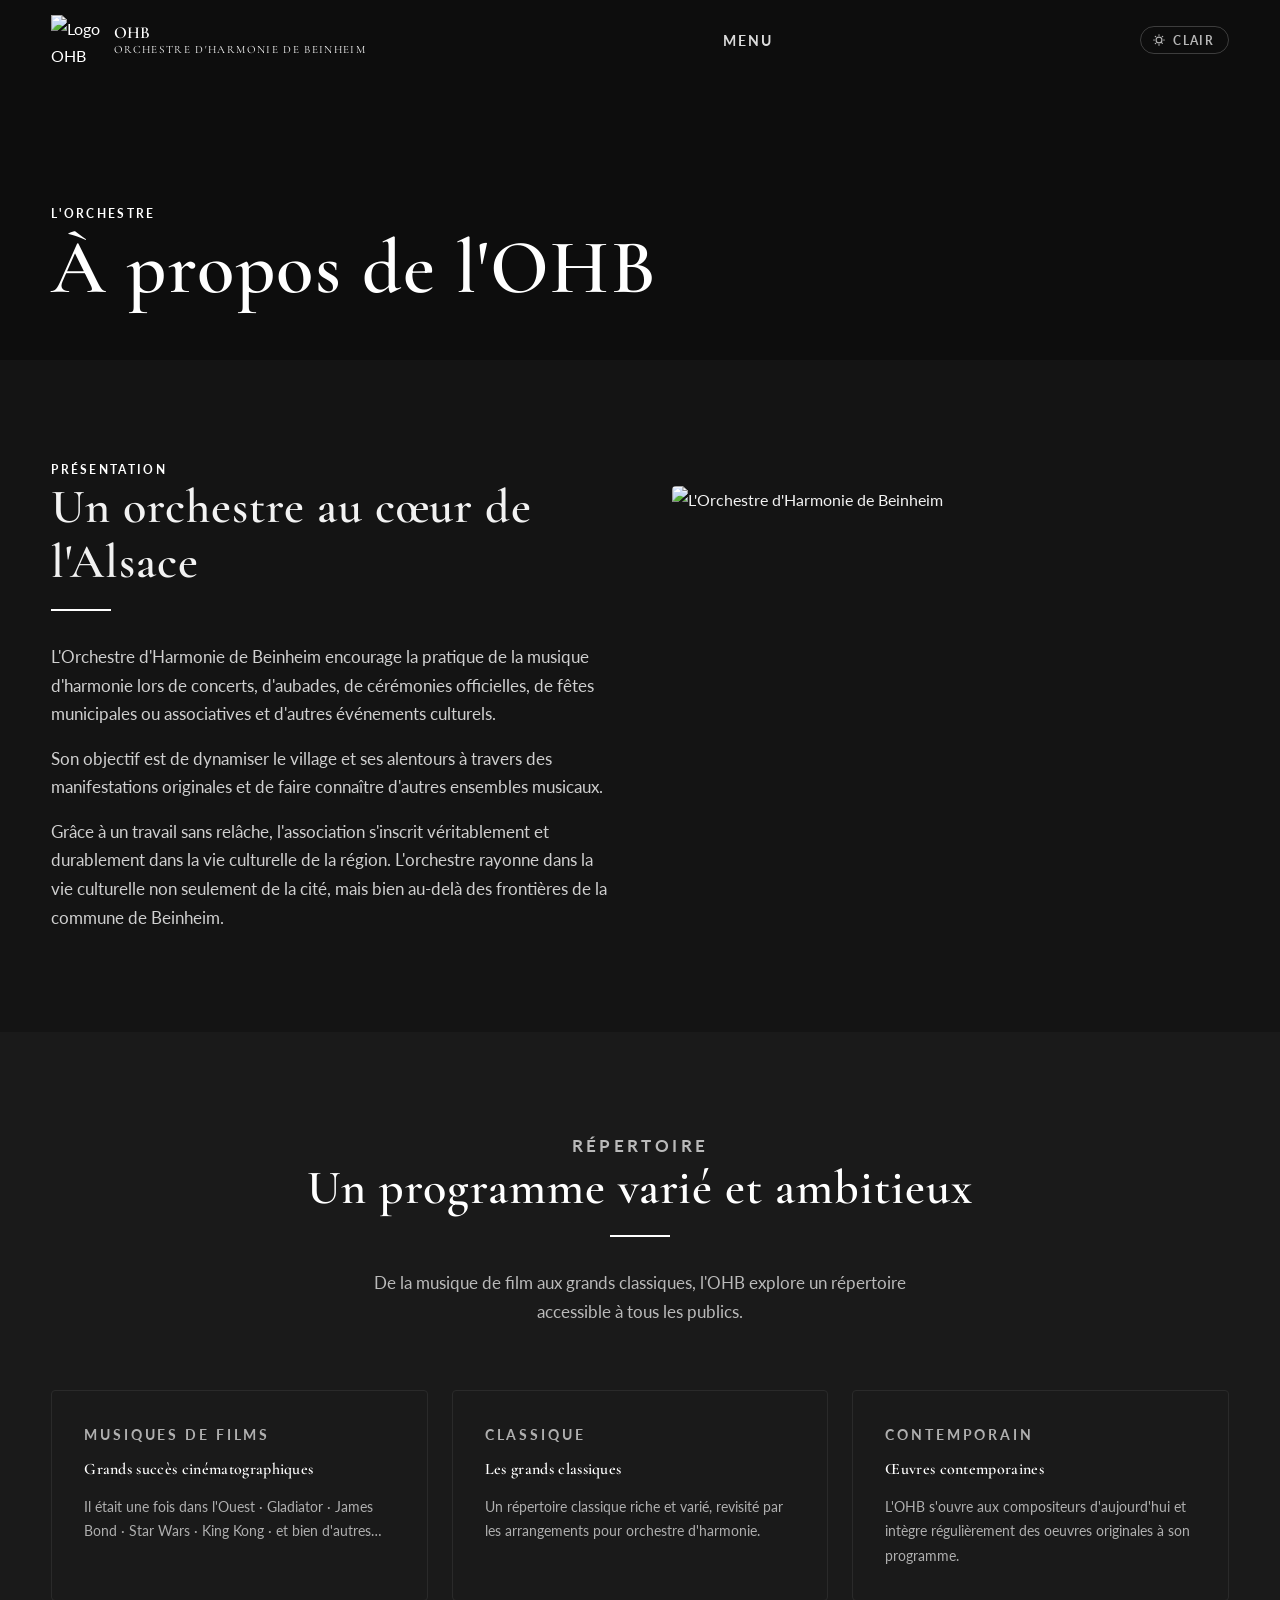
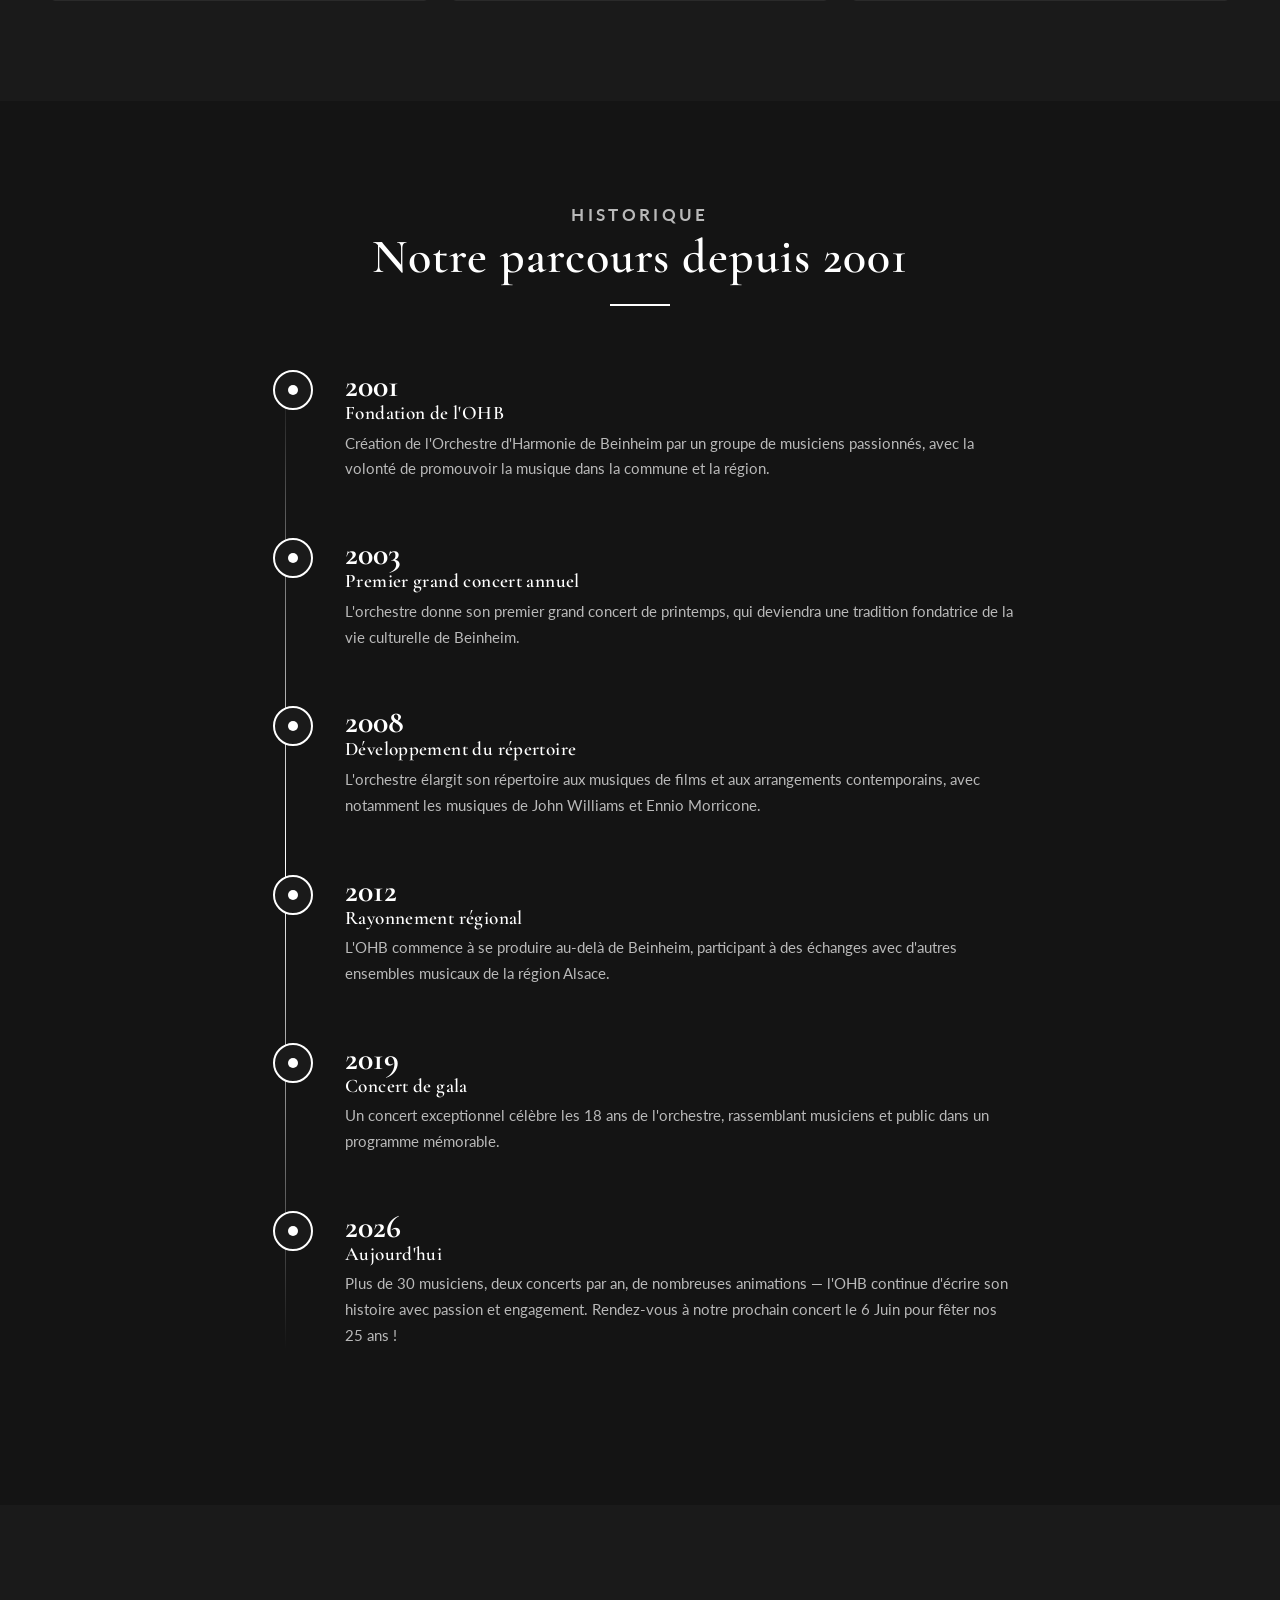
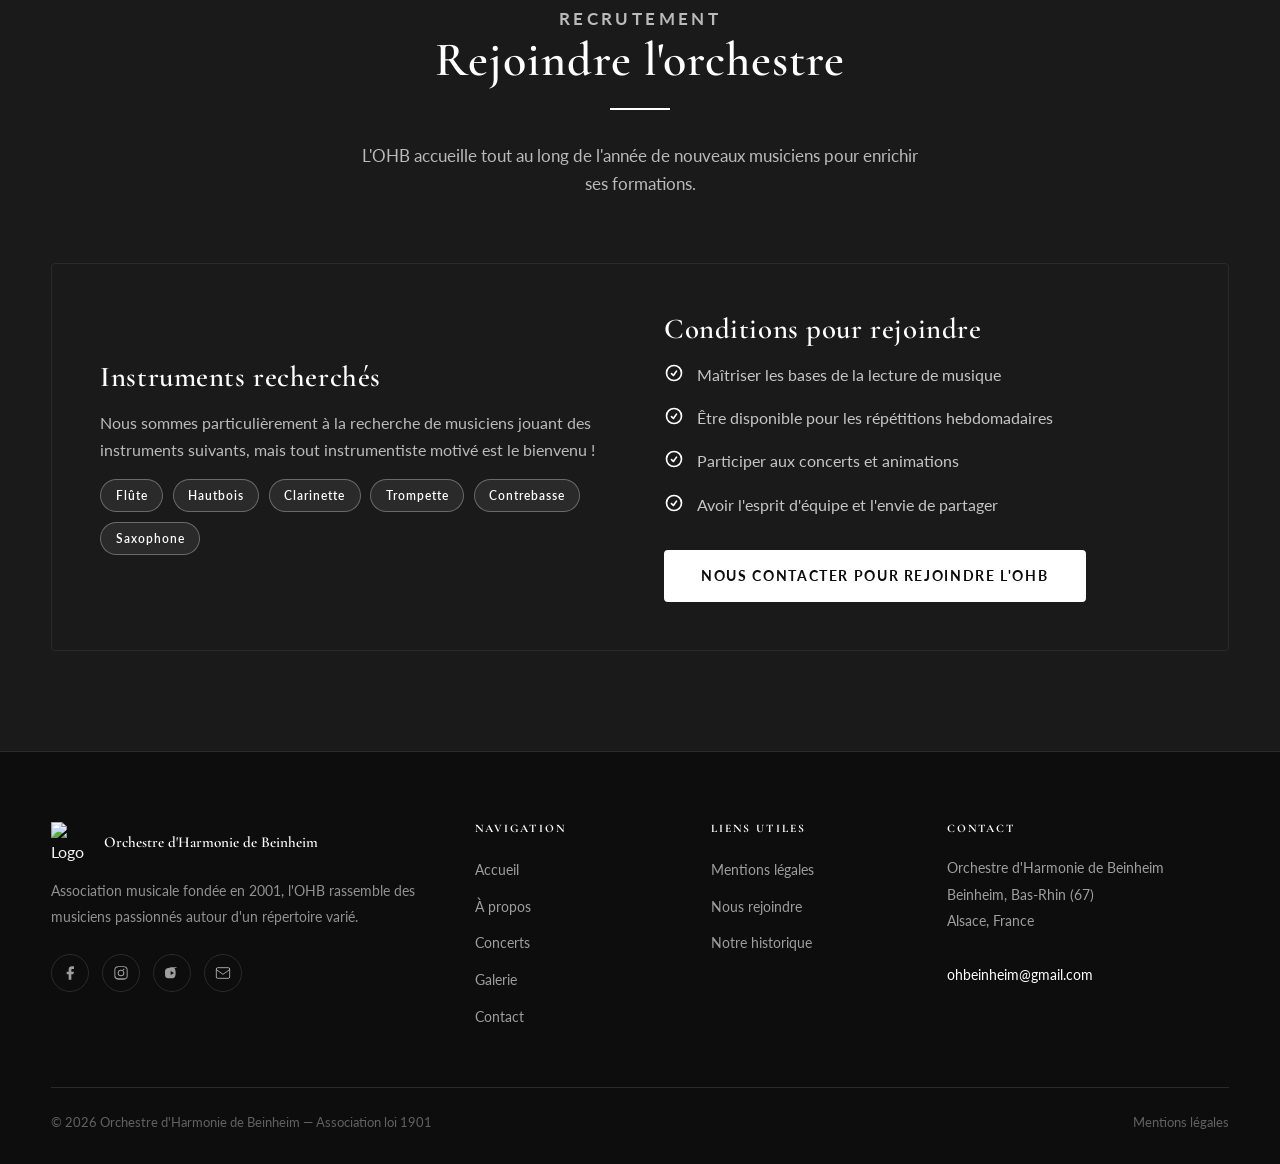
==== html/a-propos.html @ 434fad63 "Replace all the photos that were retrieved from WIX with the local photos" ====
<!DOCTYPE html>
<html lang="fr">
<head>
  <meta charset="UTF-8" />
  <meta name="viewport" content="width=device-width, initial-scale=1.0" />
  <meta name="description" content="À propos de l'Orchestre d'Harmonie de Beinheim — historique, missions, recrutement." />
  <title>À propos — OHB</title>
  <link rel="preconnect" href="https://fonts.googleapis.com" />
  <link rel="preconnect" href="https://fonts.gstatic.com" crossorigin />
  <link href="https://fonts.googleapis.com/css2?family=Cormorant+Garamond:ital,wght@0,400;0,600;0,700;1,400;1,600&family=Lato:wght@300;400;700&display=swap" rel="stylesheet" />
  <link rel="stylesheet" href="../css/style.css" />
</head>
<body>

  <nav class="nav" id="nav">
    <div class="nav__inner">
      <a href="index.html" class="nav__logo">
        <img src="../photos/logo/logo-ohb.png" alt="Logo OHB" width="50" height="50" />
        <div class="nav__logo-text">OHB<span>Orchestre d'Harmonie de Beinheim</span></div>
      </a>
      <ul class="nav__links">
        <li><a href="index.html">Accueil</a></li>
        <li><a href="a-propos.html">À propos</a></li>
        <li><a href="concerts.html">Concerts</a></li>
        <li><a href="oae-oj.html">OAE / OJ</a></li>
        <li><a href="galerie.html">Galerie</a></li>
        <li><a href="benevoles.html">Bénévoles</a></li>
        <li><a href="partenaires.html">Partenaires</a></li>
        <li><a href="dossier-presse.html">Dossier de presse</a></li>
        <li><a href="contact.html">Contact</a></li>
      </ul>
      <button class="nav__burger" id="navBurger" aria-label="Menu"></button>
      <button class="theme-toggle" id="themeToggle" aria-label="Changer le thème"><svg id="themeIcon" xmlns="http://www.w3.org/2000/svg" width="14" height="14" fill="none" viewBox="0 0 24 24"
        stroke-width="2" stroke="currentColor"><path stroke-linecap="round" stroke-linejoin="round" d="M12 3v1m0 16v1m9-9h-1M4 12H3m15.364-6.364-.707.707M6.343 17.657l-.707.707M17.657 17.657l-.707-.707M6.343 6.343l-.707-.707M12 7a5 5 0 100 10A5 5 0 0012 7z"/></svg><span id="themeLabel">Clair</span>
      </button>
    </div>
  </nav>
  <div class="nav__mobile" id="mobileMenu">
    <ul>
      <li><a href="index.html">Accueil</a></li>
      <li><a href="a-propos.html">À propos</a></li>
      <li><a href="concerts.html">Concerts</a></li>
      <li><a href="oae-oj.html">OAE / OJ</a></li>
      <li><a href="galerie.html">Galerie</a></li>
      <li><a href="benevoles.html">Bénévoles</a></li>
      <li><a href="partenaires.html">Partenaires</a></li>
      <li><a href="dossier-presse.html">Dossier de presse</a></li>
      <li><a href="contact.html">Contact</a></li>
      <li><a href="mentions-legales.html">Mentions légales</a></li>
    </ul>
  </div>

  <!-- PAGE HERO -->
  <header class="page-hero">
    <div class="page-hero__bg" style="background-image:url('../photos/hero/hero-a-propos.jpg')"></div>
    <div class="page-hero__overlay"></div>
    <div class="container page-hero__content">
      <p class="label">L'Orchestre</p>
      <h1>À propos de l'OHB</h1>
    </div>
  </header>

  <!-- PRÉSENTATION -->
  <section class="section section--dark">
    <div class="container">
      <div class="grid-2col fade-up">
        <div>
          <p class="label">Présentation</p>
          <h2>Un orchestre au cœur de l'Alsace</h2>
          <div class="divider"></div>
          <p style="color:rgba(var(--txt-rgb),.8);margin-bottom:1rem;font-size:1.05rem">L'Orchestre d'Harmonie de Beinheim encourage la pratique de la musique d'harmonie lors de concerts, d'aubades, de cérémonies officielles, de fêtes municipales ou associatives et d'autres événements culturels.</p>
          <p style="color:rgba(var(--txt-rgb),.8);margin-bottom:1rem;font-size:1.05rem">Son objectif est de dynamiser le village et ses alentours à travers des manifestations originales et de faire connaître d'autres ensembles musicaux.</p>
          <p style="color:rgba(var(--txt-rgb),.8);font-size:1.05rem">Grâce à un travail sans relâche, l'association s'inscrit véritablement et durablement dans la vie culturelle de la région. L'orchestre rayonne dans la vie culturelle non seulement de la cité, mais bien au-delà des frontières de la commune de Beinheim.</p>
        </div>
        <div style="position:relative;overflow:hidden;border-radius:4px;height:420px">
          <img src="../photos/galerie/galerie-09.jpg"
               alt="L'Orchestre d'Harmonie de Beinheim"
               style="width:100%;height:100%;object-fit:cover" loading="lazy" />
        </div>
      </div>
    </div>
  </section>

  <!-- RÉPERTOIRE -->
  <section class="section section--dark2">
    <div class="container">
      <div class="section-header fade-up">
        <p class="label">Répertoire</p>
        <h2>Un programme varié et ambitieux</h2>
        <div class="divider divider--center"></div>
        <p>De la musique de film aux grands classiques, l'OHB explore un répertoire accessible à tous les publics.</p>
      </div>
      <div class="grid-3col">
        <div class="concert-card fade-up" style="cursor:default">
          <div class="concert-card__body" style="padding:2rem">
            <p class="label" style="margin-bottom:.8rem">Musiques de films</p>
            <h3 style="font-size:1rem;margin-bottom:1rem;color:var(--white)">Grands succès cinématographiques</h3>
            <p style="color:rgba(var(--txt-rgb),.65);font-size:.9rem">Il était une fois dans l'Ouest · Gladiator · James Bond · Star Wars · King Kong · et bien d'autres…</p>
          </div>
        </div>
        <div class="concert-card fade-up" style="cursor:default">
          <div class="concert-card__body" style="padding:2rem">
            <p class="label" style="margin-bottom:.8rem">Classique</p>
            <h3 style="font-size:1rem;margin-bottom:1rem;color:var(--white)">Les grands classiques</h3>
            <p style="color:rgba(var(--txt-rgb),.65);font-size:.9rem">Un répertoire classique riche et varié, revisité par les arrangements pour orchestre d'harmonie.</p>
          </div>
        </div>
        <div class="concert-card fade-up" style="cursor:default">
          <div class="concert-card__body" style="padding:2rem">
            <p class="label" style="margin-bottom:.8rem">Contemporain</p>
            <h3 style="font-size:1rem;margin-bottom:1rem;color:var(--white)">Œuvres contemporaines</h3>
            <p style="color:rgba(var(--txt-rgb),.65);font-size:.9rem">L'OHB s'ouvre aux compositeurs d'aujourd'hui et intègre régulièrement des oeuvres originales à son programme.</p>
          </div>
        </div>
      </div>
    </div>
  </section>

  <!-- HISTORIQUE -->
  <section class="section section--dark" id="historique" aria-labelledby="historique-title">
    <div class="container">
      <div class="section-header fade-up">
        <p class="label">Historique</p>
        <h2 id="historique-title">Notre parcours depuis 2001</h2>
        <div class="divider divider--center"></div>
      </div>
      <div class="timeline">
        <div class="timeline-item">
          <div class="timeline-dot"></div>
          <div>
            <div class="timeline-year">2001</div>
            <div class="timeline-content">
              <h4>Fondation de l'OHB</h4>
              <p>Création de l'Orchestre d'Harmonie de Beinheim par un groupe de musiciens passionnés, avec la volonté de promouvoir la musique dans la commune et la région.</p>
            </div>
          </div>
        </div>
        <div class="timeline-item">
          <div class="timeline-dot"></div>
          <div>
            <div class="timeline-year">2003</div>
            <div class="timeline-content">
              <h4>Premier grand concert annuel</h4>
              <p>L'orchestre donne son premier grand concert de printemps, qui deviendra une tradition fondatrice de la vie culturelle de Beinheim.</p>
            </div>
          </div>
        </div>
        <div class="timeline-item">
          <div class="timeline-dot"></div>
          <div>
            <div class="timeline-year">2008</div>
            <div class="timeline-content">
              <h4>Développement du répertoire</h4>
              <p>L'orchestre élargit son répertoire aux musiques de films et aux arrangements contemporains, avec notamment les musiques de John Williams et Ennio Morricone.</p>
            </div>
          </div>
        </div>
        <div class="timeline-item">
          <div class="timeline-dot"></div>
          <div>
            <div class="timeline-year">2012</div>
            <div class="timeline-content">
              <h4>Rayonnement régional</h4>
              <p>L'OHB commence à se produire au-delà de Beinheim, participant à des échanges avec d'autres ensembles musicaux de la région Alsace.</p>
            </div>
          </div>
        </div>
        <div class="timeline-item">
          <div class="timeline-dot"></div>
          <div>
            <div class="timeline-year">2019</div>
            <div class="timeline-content">
              <h4>Concert de gala</h4>
              <p>Un concert exceptionnel célèbre les 18 ans de l'orchestre, rassemblant musiciens et public dans un programme mémorable.</p>
            </div>
          </div>
        </div>
        <div class="timeline-item">
          <div class="timeline-dot"></div>
          <div>
            <div class="timeline-year">2026</div>
            <div class="timeline-content">
              <h4>Aujourd'hui</h4>
              <p>Plus de 30 musiciens, deux concerts par an, de nombreuses animations — l'OHB continue d'écrire son histoire avec passion et engagement. Rendez-vous à notre prochain concert le 6 Juin pour fêter nos 25 ans !</p>
            </div>
          </div>
        </div>
      </div>
    </div>
  </section>

  <!-- RECRUTEMENT -->
  <section class="section section--dark2" id="recrutement" aria-labelledby="recrutement-title">
    <div class="container">
      <div class="section-header fade-up">
        <p class="label">Recrutement</p>
        <h2 id="recrutement-title"> Rejoindre l'orchestre</h2>
        <div class="divider divider--center"></div>
        <p>L'OHB accueille tout au long de l'année de nouveaux musiciens pour enrichir ses formations.</p>
      </div>
      <div class="recrutement fade-up">
        <div>
          <h3 style="color:var(--white);margin-bottom:1rem">Instruments recherchés</h3>
          <p style="color:rgba(var(--txt-rgb),.7);margin-bottom:1rem">Nous sommes particulièrement à la recherche de musiciens jouant des instruments suivants, mais tout instrumentiste motivé est le bienvenu !</p>
          <div class="instruments-list">
            <span>Flûte</span>
            <span>Hautbois</span>
            <span>Clarinette</span>
            <span>Trompette</span>
            <span>Contrebasse</span>
            <span>Saxophone</span>
          </div>
        </div>
        <div>
          <h3 style="color:var(--white);margin-bottom:1rem">Conditions pour rejoindre</h3>
          <ul style="list-style:none">
            <li style="display:flex;gap:.8rem;margin-bottom:1rem;color:rgba(var(--txt-rgb),.75)">
              <svg xmlns="http://www.w3.org/2000/svg" width="20" height="20" fill="none" viewBox="0 0 24 24" stroke-width="2" stroke="var(--gold)" style="flex-shrink:0;margin-top:2px" aria-hidden="true"><path stroke-linecap="round" stroke-linejoin="round" d="M9 12.75L11.25 15 15 9.75M21 12a9 9 0 11-18 0 9 9 0 0118 0z"/></svg>
              Maîtriser les bases de la lecture de musique
            </li>
            <li style="display:flex;gap:.8rem;margin-bottom:1rem;color:rgba(var(--txt-rgb),.75)">
              <svg xmlns="http://www.w3.org/2000/svg" width="20" height="20" fill="none" viewBox="0 0 24 24" stroke-width="2" stroke="var(--gold)" style="flex-shrink:0;margin-top:2px" aria-hidden="true"><path stroke-linecap="round" stroke-linejoin="round" d="M9 12.75L11.25 15 15 9.75M21 12a9 9 0 11-18 0 9 9 0 0118 0z"/></svg>
              Être disponible pour les répétitions hebdomadaires
            </li>
            <li style="display:flex;gap:.8rem;margin-bottom:1rem;color:rgba(var(--txt-rgb),.75)">
              <svg xmlns="http://www.w3.org/2000/svg" width="20" height="20" fill="none" viewBox="0 0 24 24" stroke-width="2" stroke="var(--gold)" style="flex-shrink:0;margin-top:2px" aria-hidden="true"><path stroke-linecap="round" stroke-linejoin="round" d="M9 12.75L11.25 15 15 9.75M21 12a9 9 0 11-18 0 9 9 0 0118 0z"/></svg>
              Participer aux concerts et animations
            </li>
            <li style="display:flex;gap:.8rem;margin-bottom:2rem;color:rgba(var(--txt-rgb),.75)">
              <svg xmlns="http://www.w3.org/2000/svg" width="20" height="20" fill="none" viewBox="0 0 24 24" stroke-width="2" stroke="var(--gold)" style="flex-shrink:0;margin-top:2px" aria-hidden="true"><path stroke-linecap="round" stroke-linejoin="round" d="M9 12.75L11.25 15 15 9.75M21 12a9 9 0 11-18 0 9 9 0 0118 0z"/></svg>
              Avoir l'esprit d'équipe et l'envie de partager
            </li>
          </ul>
          <a href="contact.html" class="btn btn--filled">Nous contacter pour rejoindre l'OHB</a>
        </div>
      </div>
    </div>
  </section>

  <!-- FOOTER -->
  <footer class="footer">
    <div class="container">
      <div class="footer__grid">
        <div class="footer__brand">
          <div class="footer__logo">
            <img src="../photos/logo/logo-ohb.png" alt="Logo OHB" width="40" height="40" />
            <span class="footer__logo-text">Orchestre d'Harmonie de Beinheim</span>
          </div>
          <p>Association musicale fondée en 2001, l'OHB rassemble des musiciens passionnés autour d'un répertoire varié.</p>
          <div class="footer__socials">
            <a href="https://www.facebook.com/OHBeinheim/" class="footer__social-link" aria-label="Facebook"><svg xmlns="http://www.w3.org/2000/svg" width="16" height="16" fill="currentColor" viewBox="0 0 24 24"><path d="M18 2h-3a5 5 0 00-5 5v3H7v4h3v8h4v-8h3l1-4h-4V7a1 1 0 011-1h3z"/></svg></a>
            <a href="https://www.instagram.com/ohbeinheim/" class="footer__social-link" aria-label="Instagram"><svg xmlns="http://www.w3.org/2000/svg" width="16" height="16" fill="currentColor" viewBox="0 0 24 24"><path d="M7.75 2h8.5A5.75 5.75 0 0122 7.75v8.5A5.75 5.75 0 0116.25 22h-8.5A5.75 5.75 0 012 16.25v-8.5A5.75 5.75 0 017.75 2zm0 1.5A4.25 4.25 0 003.5 7.75v8.5A4.25 4.25 0 007.75 20h8.5A4.25 4.25 0 0020.5 15.25v-8.5A4.25 4.25 0 0016.25 3h-8.5zM12 7a5 5 0 110 10A5 5 0 0112 7zm0 1.5a3.5 3.5 0 100 7a3.5 3.5 0 000-7zm4-1a1 .75 0 110-2a1 .75 0 010 2z"/></svg></a>
            <a href="https://www.youtube.com/@orchestredharmoniedebeinhe8247" class="footer__social-link" aria-label="YouTube"><svg xmlns="http://www.w3.org/2000/svg" width="16" height="16" fill="currentColor" viewBox="0 0 24 24"><path d="M19.8 4.2c-1.1-.8-2.3-.8-5.8-.8s-4.7 0-5.8.8C2.3 5 1.5 6.7 1.5 12s.8 7 2.2 7c1.1.8 2.3.8 5.8.8s4.7 0 5.8-.8c1.4-.8 2.2-3.6 2.2-7s-.8-7-2.2-7zM10 15V9l5 3-5 3z"/></svg></a>
            <a href="mailto:ohbeinheim@gmail.com" class="footer__social-link" aria-label="Email"><svg xmlns="http://www.w3.org/2000/svg" width="16" height="16" fill="none" viewBox="0 0 24 24" stroke-width="1.5" stroke="currentColor"><rect x="2" y="4" width="20" height="16" rx="2"/><path d="m22 7-10 7L2 7"/></svg></a>
          </div>
        </div>
        <div><h4>Navigation</h4><ul><li><a href="index.html">Accueil</a></li><li><a href="a-propos.html">À propos</a></li><li><a href="concerts.html">Concerts</a></li><li><a href="galerie.html">Galerie</a></li><li><a href="contact.html">Contact</a></li></ul></div>
        <div><h4>Liens utiles</h4><ul><li><a href="mentions-legales.html">Mentions légales</a></li><li><a href="a-propos.html#recrutement">Nous rejoindre</a></li><li><a href="a-propos.html#historique">Notre historique</a></li></ul></div>
        <div class="footer__address"><h4>Contact</h4><p>Orchestre d'Harmonie de Beinheim<br>Beinheim, Bas-Rhin (67)<br>Alsace, France<br><br><a href="mailto:ohbeinheim@gmail.com">ohbeinheim@gmail.com</a></p></div>
      </div>
      <div class="footer__bottom">
        <p>&copy; 2026 Orchestre d'Harmonie de Beinheim — Association loi 1901</p>
        <p><a href="mentions-legales.html">Mentions légales</a></p>
      </div>
    </div>
  </footer>

  <script src="../js/main.js" defer></script>
</body>
</html>
---- css/style.css ----
/* ============================================================
   ORCHESTRE D'HARMONIE DE BEINHEIM — style.css
   Design: Luxe classique / Noir profond + Blanc / Cormorant + Lato
   ============================================================ */

/* ─── 1. VARIABLES & RESET ─────────────────────────────────── */
:root {
  --gold:       #FFFFFF;
  --gold-light: #E8E8E8;
  --gold-pale:  #C8C8C8;
  --noir:       #0D0D0D;
  --dark:       #141414;
  --dark-2:     #1A1A1A;
  --dark-3:     #2A2A2A;
  --mid:        #5A5A5A;
  --light:      #F2F2F2;
  --white:      #FFFFFF;
  --red-accent: #8B1A1A;

  --ff-display: 'Cormorant Garamond', Georgia, serif;
  --ff-body:    'Lato', 'Helvetica Neue', sans-serif;
  --ff-mono:    'Courier New', monospace;

  --shadow-gold: 0 4px 30px rgba(255,255,255,.08);
  --shadow-sm:   0 2px 12px rgba(0,0,0,.4);
  --shadow-lg:   0 8px 40px rgba(0,0,0,.6);

  --radius: 4px;
  --nav-h: 80px;
  --transition: .35s cubic-bezier(.4,0,.2,1);

  /* Variable pour les textes inline rgba(255,255,255,X) */
  --txt-rgb: 255,255,255;
}

*,*::before,*::after { box-sizing: border-box; margin: 0; padding: 0; }

html {
  scroll-behavior: smooth;
  font-size: 16px;
}

body {
  background: var(--noir);
  color: var(--light);
  font-family: var(--ff-body);
  line-height: 1.7;
  overflow-x: hidden;
}

img { max-width: 100%; height: auto; display: block; }
a  { color: var(--gold); text-decoration: none; transition: color var(--transition); }
a:hover { color: var(--gold-light); }

/* ─── 2. TYPOGRAPHY ─────────────────────────────────────────── */
h1,h2,h3,h4,h5 {
  font-family: var(--ff-display);
  font-weight: 600;
  line-height: 1.15;
  letter-spacing: .02em;
}

h1 { font-size: clamp(2.8rem, 6vw, 5.5rem); }
h2 { font-size: clamp(1.9rem, 4vw, 3rem); }
h3 { font-size: clamp(1.3rem, 2.5vw, 1.8rem); }
h4 { font-size: 1.2rem; }

.label {
  font-size: .72rem;
  font-weight: 700;
  letter-spacing: .2em;
  text-transform: uppercase;
  color: var(--gold);
}

/* ─── 3. UTILITY ────────────────────────────────────────────── */
.container {
  width: min(1200px, 92vw);
  margin: 0 auto;
}

.section {
  padding: 100px 0;
}

.section--dark  { background: var(--dark); }
.section--dark2 { background: var(--dark-2); }

.btn {
  display: inline-block;
  padding: .8rem 2.2rem;
  font-family: var(--ff-body);
  font-size: .85rem;
  font-weight: 700;
  letter-spacing: .12em;
  text-transform: uppercase;
  border: 2px solid var(--gold);
  color: var(--gold);
  background: transparent;
  cursor: pointer;
  transition: all var(--transition);
  border-radius: var(--radius);
}
.btn:hover {
  background: var(--gold);
  color: var(--noir);
}
.btn--filled {
  background: var(--gold);
  color: var(--noir);
}
.btn--filled:hover {
  background: var(--gold-light);
  border-color: var(--gold-light);
  color: var(--noir);
}

.divider {
  width: 60px;
  height: 2px;
  background: var(--gold);
  margin: 1.2rem 0 2rem;
}
.divider--center { margin: 1.2rem auto 2rem; }

/* ─── 4. NAVIGATION ─────────────────────────────────────────── */
.nav {
  position: fixed;
  top: 0; left: 0; right: 0;
  z-index: 1000;
  height: var(--nav-h);
  display: flex;
  align-items: center;
  transition: background var(--transition), box-shadow var(--transition);
}
.nav.scrolled {
  background: rgba(13,13,13,.97);
  box-shadow: 0 2px 20px rgba(0,0,0,.5);
}

.nav__inner {
  display: flex;
  align-items: center;
  justify-content: space-between;
  width: min(1200px, 92vw);
  margin: 0 auto;
}

.nav__logo {
  display: flex;
  align-items: center;
  gap: .8rem;
}
.nav__logo img {
  width: 50px;
  height: 50px;
  object-fit: contain;
}
.nav__logo-text {
  font-family: var(--ff-display);
  font-size: 1.05rem;
  font-weight: 600;
  color: var(--white);
  line-height: 1.2;
}
.nav__logo-text span {
  display: block;
  font-size: .7rem;
  font-weight: 400;
  color: var(--gold);
  letter-spacing: .12em;
  text-transform: uppercase;
}

/* Liens desktop — masqués, hamburger partout */
.nav__links {
  display: none;
}

/* Burger — toujours visible */
.nav__burger {
  display: flex;
  flex-direction: row;
  align-items: center;
  gap: 10px;
  cursor: pointer;
  padding: 8px;
  background: none;
  border: none;
  z-index: 1001;
  position: relative;
}
.nav__burger::after {
  content: 'Menu';
  font-family: var(--ff-body);
  font-size: .9rem;
  font-weight: 700;
  letter-spacing: .15em;
  text-transform: uppercase;
  color: rgba(255,255,255,.85);
  transition: color var(--transition);
}
.nav__burger:hover::after,
.nav__burger.open::after {
  color: var(--gold);
}
/* Les spans (les 3 traits) dans leur propre colonne */
.nav__burger__lines {
  display: flex;
  flex-direction: column;
  gap: 5px;
}
.nav__burger span {
  display: block;
  width: 26px;
  height: 2px;
  background: var(--light);
  transition: all var(--transition);
}
.nav__burger.open span:nth-child(1) { transform: rotate(45deg) translate(5px,5px); }
.nav__burger.open span:nth-child(2) { opacity: 0; }
.nav__burger.open span:nth-child(3) { transform: rotate(-45deg) translate(5px,-5px); }

/* Menu plein écran */
.nav__mobile {
  display: none;
  position: fixed;
  top: 0;
  left: 0; right: 0; bottom: 0;
  background: rgba(13,13,13,.98);
  backdrop-filter: blur(12px);
  -webkit-backdrop-filter: blur(12px);
  z-index: 999;
  padding: calc(var(--nav-h) + 2rem) 2rem 3rem;
  overflow-y: auto;
  flex-direction: column;
  justify-content: center;
  align-items: center;
}
.nav__mobile.open {
  display: flex;
}
.nav__mobile ul {
  list-style: none;
  display: flex;
  flex-direction: column;
  gap: 0;
  width: 100%;
  max-width: 420px;
  text-align: center;
}
.nav__mobile li {
  border-bottom: 1px solid rgba(255,255,255,.06);
}
.nav__mobile li:first-child {
  border-top: 1px solid rgba(255,255,255,.06);
}
.nav__mobile a {
  display: block;
  color: rgba(255,255,255,.75);
  font-size: 1rem;
  font-weight: 600;
  letter-spacing: .1em;
  text-transform: uppercase;
  padding: 1.1rem 1rem;
  transition: color var(--transition), background var(--transition), padding-left var(--transition);
}
.nav__mobile a:hover,
.nav__mobile a.active {
  color: var(--gold);
  background: rgba(255,255,255,.03);
  padding-left: 1.5rem;
}

/* Animation d'entrée des items */
.nav__mobile.open li {
  animation: slideInItem .3s ease both;
}
.nav__mobile.open li:nth-child(1)  { animation-delay: .05s; }
.nav__mobile.open li:nth-child(2)  { animation-delay: .09s; }
.nav__mobile.open li:nth-child(3)  { animation-delay: .13s; }
.nav__mobile.open li:nth-child(4)  { animation-delay: .17s; }
.nav__mobile.open li:nth-child(5)  { animation-delay: .21s; }
.nav__mobile.open li:nth-child(6)  { animation-delay: .25s; }
.nav__mobile.open li:nth-child(7)  { animation-delay: .29s; }
.nav__mobile.open li:nth-child(8)  { animation-delay: .33s; }
.nav__mobile.open li:nth-child(9)  { animation-delay: .37s; }
.nav__mobile.open li:nth-child(10) { animation-delay: .41s; }

@keyframes slideInItem {
  from { opacity: 0; transform: translateY(14px); }
  to   { opacity: 1; transform: translateY(0); }
}

/* ─── 5. HERO ────────────────────────────────────────────────── */
.hero {
  position: relative;
  height: 100vh;
  min-height: 600px;
  display: flex;
  align-items: center;
  overflow: hidden;
}

.hero__bg {
  position: absolute;
  inset: 0;
  background-image: url('../photos/concerts/concert-03.jpg');
  background-size: cover;
  background-position: center top;
  filter: brightness(.45);
  transform: scale(1.05);
  animation: heroZoom 12s ease-out forwards;
}
@keyframes heroZoom {
  to { transform: scale(1); }
}

.hero__overlay {
  position: absolute;
  inset: 0;
  background: linear-gradient(135deg, rgba(13,13,13,.7) 0%, rgba(13,13,13,.2) 60%, rgba(255,255,255,.08) 100%);
}

.hero__content {
  position: relative;
  z-index: 2;
  max-width: 800px;
}

.hero__tag {
  display: inline-flex;
  align-items: center;
  gap: .6rem;
  font-size: .72rem;
  font-weight: 700;
  letter-spacing: .22em;
  text-transform: uppercase;
  color: var(--gold);
  margin-bottom: 1.5rem;
  opacity: 0;
  animation: fadeUp .6s .3s ease forwards;
}
.hero__tag::before {
  content: '';
  display: inline-block;
  width: 30px;
  height: 1px;
  background: var(--gold);
}

.hero h1 {
  color: var(--white);
  opacity: 0;
  animation: fadeUp .7s .5s ease forwards;
  text-shadow: 0 2px 30px rgba(0,0,0,.5);
}

.hero__sub {
  font-family: var(--ff-display);
  font-size: clamp(1.2rem, 2.5vw, 1.7rem);
  font-style: italic;
  color: var(--gold-pale);
  margin: 1rem 0 2.5rem;
  opacity: 0;
  animation: fadeUp .7s .7s ease forwards;
}

.hero__ctas {
  display: flex;
  gap: 1rem;
  flex-wrap: wrap;
  opacity: 0;
  animation: fadeUp .7s .9s ease forwards;
}

.hero__scroll {
  position: absolute;
  bottom: 2.5rem;
  left: 50%;
  transform: translateX(-50%);
  display: flex;
  flex-direction: column;
  align-items: center;
  gap: .5rem;
  font-size: .65rem;
  letter-spacing: .2em;
  text-transform: uppercase;
  color: rgba(255,255,255,.5);
  animation: bounce 2s 2s infinite;
}
.hero__scroll svg { stroke: var(--gold); }
@keyframes bounce {
  0%,100% { transform: translateX(-50%) translateY(0); }
  50%      { transform: translateX(-50%) translateY(8px); }
}

/* ─── 6. SECTION HEADERS ─────────────────────────────────────── */
.section-header {
  text-align: center;
  margin-bottom: 4rem;
}
.section-header h2 { color: var(--white); }
.section-header p {
  max-width: 580px;
  margin: 0 auto;
  color: rgba(255,255,255,.7);
  font-size: 1.05rem;
}

/* ─── 7. ABOUT STRIP ─────────────────────────────────────────── */
.about-strip {
  display: grid;
  grid-template-columns: 1fr 1fr;
  gap: 0;
  min-height: 580px;
}
.about-strip__img {
  position: relative;
  overflow: hidden;
}
.about-strip__img img {
  width: 100%;
  height: 100%;
  object-fit: cover;
  transition: transform .8s ease;
}
.about-strip__img:hover img { transform: scale(1.04); }
.about-strip__content {
  padding: 5rem 4rem;
  background: var(--dark-2);
  display: flex;
  flex-direction: column;
  justify-content: center;
}
.about-strip__content p {
  color: rgba(255,255,255,.8);
  margin-bottom: 1.2rem;
  font-size: 1.05rem;
}

/* ─── 8. STATS ───────────────────────────────────────────────── */
.stats {
  background: var(--gold);
  padding: 60px 0;
}
.stats__grid {
  display: grid;
  grid-template-columns: repeat(4,1fr);
  gap: 2rem;
  text-align: center;
}
.stat__num {
  font-family: var(--ff-display);
  font-size: 3.5rem;
  font-weight: 700;
  color: var(--noir);
  line-height: 1;
}
.stat__label {
  font-size: .78rem;
  font-weight: 700;
  letter-spacing: .15em;
  text-transform: uppercase;
  color: rgba(13,13,13,.7);
  margin-top: .4rem;
}

/* ─── 9. UPCOMING CONCERTS ───────────────────────────────────── */
.concerts-preview {
  display: grid;
  grid-template-columns: repeat(auto-fit, minmax(300px,1fr));
  gap: 2rem;
}

.concert-card {
  background: var(--dark-2);
  border: 1px solid var(--dark-3);
  border-radius: var(--radius);
  overflow: hidden;
  transition: transform var(--transition), box-shadow var(--transition), border-color var(--transition);
}
.concert-card:hover {
  transform: translateY(-6px);
  box-shadow: var(--shadow-gold);
  border-color: var(--gold);
}
.concert-card__img {
  position: relative;
  height: 200px;
  overflow: hidden;
}
.concert-card__img img {
  width: 100%;
  height: 100%;
  object-fit: cover;
  transition: transform .6s ease;
}
.concert-card:hover .concert-card__img img { transform: scale(1.06); }
.concert-card__date {
  position: absolute;
  top: 1rem;
  left: 1rem;
  background: var(--gold);
  color: var(--noir);
  padding: .3rem .8rem;
  font-size: .75rem;
  font-weight: 700;
  letter-spacing: .1em;
  text-transform: uppercase;
  border-radius: var(--radius);
}
.concert-card__body { padding: 1.5rem; }
.concert-card__body h3 { color: var(--white); font-size: 1.2rem; margin-bottom: .5rem; }
.concert-card__body p { color: rgba(255,255,255,.65); font-size: .9rem; }
.concert-card__meta {
  display: flex;
  gap: 1rem;
  margin-top: 1rem;
  font-size: .8rem;
  color: var(--gold);
  font-weight: 600;
}
.concert-card__meta span { display: flex; align-items: center; gap: .3rem; }

/* ─── 10. GALLERY GRID ───────────────────────────────────────── */
.gallery-grid {
  display: grid;
  grid-template-columns: repeat(4, 1fr);
  grid-auto-rows: 220px;
  gap: 6px;
}
.gallery-item {
  position: relative;
  overflow: hidden;
  cursor: pointer;
}
.gallery-item:nth-child(3n+1):nth-child(-n+3) { grid-row: span 2; }
.gallery-item img {
  width: 100%;
  height: 100%;
  object-fit: cover;
  transition: transform .6s ease;
}
.gallery-item:hover img { transform: scale(1.08); }
.gallery-item__overlay {
  position: absolute;
  inset: 0;
  background: rgba(13,13,13,.5);
  opacity: 0;
  display: flex;
  align-items: center;
  justify-content: center;
  transition: opacity var(--transition);
}
.gallery-item:hover .gallery-item__overlay { opacity: 1; }
.gallery-item__overlay svg { stroke: var(--white); }

/* ─── 11. LIGHTBOX ───────────────────────────────────────────── */
.lightbox {
  display: none;
  position: fixed;
  inset: 0;
  z-index: 2000;
  background: rgba(0,0,0,.95);
  align-items: center;
  justify-content: center;
  padding: 2rem;
}
.lightbox.open { display: flex; }
.lightbox__img {
  max-width: 90vw;
  max-height: 85vh;
  object-fit: contain;
  border: 1px solid var(--dark-3);
  border-radius: var(--radius);
  animation: fadeIn .3s ease;
}
@keyframes fadeIn { from { opacity:0; transform:scale(.96); } to { opacity:1; transform:scale(1); } }
.lightbox__close {
  position: absolute;
  top: 1.5rem; right: 1.5rem;
  background: none;
  border: 1px solid rgba(255,255,255,.2);
  color: var(--white);
  font-size: 1.5rem;
  width: 44px; height: 44px;
  border-radius: 50%;
  cursor: pointer;
  display: flex;
  align-items: center;
  justify-content: center;
  transition: all var(--transition);
}
.lightbox__close:hover { background: var(--gold); border-color: var(--gold); color: var(--noir); }
.lightbox__prev,
.lightbox__next {
  position: absolute;
  top: 50%;
  transform: translateY(-50%);
  background: rgba(255,255,255,.06);
  border: 1px solid rgba(255,255,255,.15);
  color: var(--white);
  width: 50px; height: 50px;
  border-radius: 50%;
  cursor: pointer;
  font-size: 1.2rem;
  display: flex;
  align-items: center;
  justify-content: center;
  transition: all var(--transition);
}
.lightbox__prev { left: 1rem; }
.lightbox__next { right: 1rem; }
.lightbox__prev:hover,
.lightbox__next:hover { background: var(--gold); border-color: var(--gold); color: var(--noir); }

/* ─── 12. HISTOIRE TIMELINE ──────────────────────────────────── */
.timeline {
  position: relative;
  max-width: 750px;
  margin: 0 auto;
}
.timeline::before {
  content: '';
  position: absolute;
  left: 20px;
  top: 0; bottom: 0;
  width: 1px;
  background: linear-gradient(to bottom, transparent, var(--gold), transparent);
}
.timeline-item {
  display: flex;
  gap: 2rem;
  margin-bottom: 3.5rem;
  padding-left: .5rem;
  opacity: 0;
  transform: translateX(-20px);
  transition: opacity .6s ease, transform .6s ease;
}
.timeline-item.visible {
  opacity: 1;
  transform: translateX(0);
}
.timeline-dot {
  position: relative;
  flex-shrink: 0;
  width: 40px;
  height: 40px;
  background: var(--dark-2);
  border: 2px solid var(--gold);
  border-radius: 50%;
  display: flex;
  align-items: center;
  justify-content: center;
}
.timeline-dot::before {
  content: '';
  width: 10px; height: 10px;
  background: var(--gold);
  border-radius: 50%;
}
.timeline-year {
  font-family: var(--ff-display);
  font-size: 2rem;
  color: var(--gold);
  font-weight: 700;
  line-height: 1;
  min-width: 80px;
}
.timeline-content h4 { color: var(--white); margin-bottom: .4rem; }
.timeline-content p { color: rgba(255,255,255,.7); font-size: .95rem; }

/* ─── 13. RECRUTEMENT ────────────────────────────────────────── */
.recrutement {
  background: var(--dark-2);
  border: 1px solid var(--dark-3);
  border-radius: var(--radius);
  padding: 3rem;
  display: grid;
  grid-template-columns: 1fr 1fr;
  gap: 3rem;
  align-items: center;
}
.instruments-list {
  display: flex;
  flex-wrap: wrap;
  gap: .6rem;
  margin-top: 1rem;
}
.instruments-list span {
  background: var(--dark-3);
  border: 1px solid rgba(255,255,255,.3);
  color: var(--gold);
  padding: .3rem .9rem;
  font-size: .78rem;
  font-weight: 600;
  letter-spacing: .08em;
  border-radius: 20px;
}

/* ─── 14. CONTACT FORM ───────────────────────────────────────── */
.contact-grid {
  display: grid;
  grid-template-columns: 1fr 1.5fr;
  gap: 4rem;
  align-items: start;
}
.contact-info h3 { color: var(--white); margin-bottom: 1.5rem; }
.contact-info-item {
  display: flex;
  gap: 1rem;
  margin-bottom: 1.5rem;
  color: rgba(255,255,255,.75);
}
.contact-info-item svg { flex-shrink: 0; stroke: var(--gold); margin-top: 3px; }

.form-group { margin-bottom: 1.4rem; }
.form-group label {
  display: block;
  font-size: .78rem;
  font-weight: 700;
  letter-spacing: .1em;
  text-transform: uppercase;
  color: rgba(255,255,255,.6);
  margin-bottom: .5rem;
}
.form-group input,
.form-group textarea,
.form-group select {
  width: 100%;
  background: var(--dark-2);
  border: 1px solid var(--dark-3);
  color: var(--light);
  padding: .85rem 1rem;
  font-family: var(--ff-body);
  font-size: 1rem;
  border-radius: var(--radius);
  transition: border-color var(--transition), box-shadow var(--transition);
  outline: none;
}
.form-group input:focus,
.form-group textarea:focus,
.form-group select:focus {
  border-color: var(--gold);
  box-shadow: 0 0 0 3px rgba(255,255,255,.12);
}
.form-group textarea { resize: vertical; min-height: 130px; }
.form-group .error {
  font-size: .78rem;
  color: #e55; margin-top: .3rem;
  display: none;
}
.form-group.has-error input,
.form-group.has-error textarea { border-color: #e55; }
.form-group.has-error .error { display: block; }
.form-success {
  display: none;
  background: rgba(255,255,255,.1);
  border: 1px solid var(--gold);
  color: var(--gold);
  padding: 1rem 1.5rem;
  border-radius: var(--radius);
  text-align: center;
  margin-top: 1rem;
}

/* ─── 15. FOOTER ─────────────────────────────────────────────── */
.footer {
  background: var(--noir);
  border-top: 1px solid var(--dark-3);
  padding: 70px 0 30px;
}
.footer__grid {
  display: grid;
  grid-template-columns: 2fr 1fr 1fr 1.5fr;
  gap: 3rem;
  margin-bottom: 3rem;
}
.footer__brand p { color: rgba(255,255,255,.55); font-size: .9rem; margin: 1rem 0 1.5rem; line-height: 1.8; }
.footer__logo {
  display: flex;
  align-items: center;
  gap: .8rem;
  margin-bottom: .5rem;
}
.footer__logo img { width: 40px; height: 40px; object-fit: contain; }
.footer__logo-text {
  font-family: var(--ff-display);
  font-size: .95rem;
  font-weight: 600;
  color: var(--white);
}
.footer h4 {
  font-size: .72rem;
  font-weight: 700;
  letter-spacing: .18em;
  text-transform: uppercase;
  color: var(--gold);
  margin-bottom: 1.2rem;
}
.footer ul { list-style: none; }
.footer ul li { margin-bottom: .6rem; }
.footer ul li a { color: rgba(255,255,255,.6); font-size: .88rem; transition: color var(--transition); }
.footer ul li a:hover { color: var(--gold); }
.footer__address p { color: rgba(255,255,255,.6); font-size: .88rem; line-height: 1.9; }
.footer__socials {
  display: flex;
  gap: .8rem;
  margin-top: 1.2rem;
}
.footer__social-link {
  width: 38px; height: 38px;
  border: 1px solid var(--dark-3);
  border-radius: 50%;
  display: flex;
  align-items: center;
  justify-content: center;
  color: rgba(255,255,255,.6);
  transition: all var(--transition);
}
.footer__social-link:hover {
  border-color: var(--gold);
  color: var(--gold);
  background: rgba(255,255,255,.08);
}
.footer__bottom {
  border-top: 1px solid var(--dark-3);
  padding-top: 1.5rem;
  display: flex;
  justify-content: space-between;
  align-items: center;
  font-size: .8rem;
  color: rgba(255,255,255,.35);
}
.footer__bottom a { color: rgba(255,255,255,.35); }
.footer__bottom a:hover { color: var(--gold); }

/* ─── 16. PAGE HERO (inner pages) ───────────────────────────── */
.page-hero {
  height: 40vh;
  min-height: 320px;
  position: relative;
  display: flex;
  align-items: flex-end;
  padding-bottom: 3rem;
  overflow: hidden;
}
.page-hero__bg {
  position: absolute;
  inset: 0;
  background-size: cover;
  background-position: center;
  filter: brightness(.35);
}
.page-hero__overlay {
  position: absolute;
  inset: 0;
  background: linear-gradient(to top, rgba(13,13,13,.9) 0%, transparent 60%);
}
.page-hero__content { position: relative; z-index: 2; }
.page-hero h1 { color: var(--white); }

/* ─── 17. CONCERTS PAGE ──────────────────────────────────────── */
.concerts-tabs {
  display: flex;
  gap: .5rem;
  margin-bottom: 3rem;
  border-bottom: 1px solid var(--dark-3);
  padding-bottom: .5rem;
}
.tab-btn {
  background: none;
  border: none;
  color: rgba(255,255,255,.5);
  font-family: var(--ff-body);
  font-size: .82rem;
  font-weight: 700;
  letter-spacing: .12em;
  text-transform: uppercase;
  padding: .6rem 1.4rem;
  cursor: pointer;
  transition: color var(--transition);
  position: relative;
}
.tab-btn::after {
  content: '';
  position: absolute;
  bottom: -9px; left: 0; right: 0;
  height: 2px;
  background: var(--gold);
  opacity: 0;
  transition: opacity var(--transition);
}
.tab-btn.active { color: var(--gold); }
.tab-btn.active::after { opacity: 1; }
.tab-content { display: none; }
.tab-content.active { display: block; }

.concert-full-card {
  display: grid;
  grid-template-columns: 280px 1fr;
  gap: 2rem;
  background: var(--dark-2);
  border: 1px solid var(--dark-3);
  border-radius: var(--radius);
  overflow: hidden;
  margin-bottom: 1.5rem;
  transition: border-color var(--transition), box-shadow var(--transition);
}
.concert-full-card:hover {
  border-color: rgba(255,255,255,.3);
  box-shadow: var(--shadow-gold);
}
.concert-full-card__img {
  overflow: hidden;
}
.concert-full-card__img img {
  width: 100%;
  height: 100%;
  object-fit: cover;
  transition: transform .6s ease;
}
.concert-full-card:hover .concert-full-card__img img { transform: scale(1.04); }
.concert-full-card__body {
  padding: 2rem;
  display: flex;
  flex-direction: column;
  justify-content: center;
}
.concert-full-card__body .label { margin-bottom: .8rem; }
.concert-full-card__body h3 { color: var(--white); margin-bottom: .8rem; }
.concert-full-card__body p { color: rgba(255,255,255,.7); font-size: .95rem; line-height: 1.7; }
.concert-badge {
  display: inline-block;
  padding: .2rem .7rem;
  font-size: .7rem;
  font-weight: 700;
  letter-spacing: .1em;
  text-transform: uppercase;
  border-radius: 2px;
  margin-bottom: .8rem;
}
.concert-badge--future { background: rgba(255,255,255,.08); color: var(--gold); border: 1px solid rgba(255,255,255,.3); }
.concert-badge--past   { background: rgba(74,74,74,.3); color: rgba(255,255,255,.5); border: 1px solid var(--dark-3); }

/* ─── 18. GALERIE PAGE ───────────────────────────────────────── */
.gallery-filter {
  display: flex;
  flex-wrap: wrap;
  gap: .5rem;
  margin-bottom: 2rem;
}
.filter-btn {
  background: none;
  border: 1px solid var(--dark-3);
  color: rgba(255,255,255,.6);
  font-size: .75rem;
  font-weight: 700;
  letter-spacing: .1em;
  text-transform: uppercase;
  padding: .4rem 1rem;
  cursor: pointer;
  border-radius: 20px;
  transition: all var(--transition);
}
.filter-btn:hover,
.filter-btn.active {
  border-color: var(--gold);
  color: var(--gold);
  background: rgba(255,255,255,.08);
}

/* ─── 19. MENTIONS LEGALES ───────────────────────────────────── */
.legal-content {
  max-width: 800px;
  margin: 0 auto;
}
.legal-content h2 {
  font-size: 1.5rem;
  color: var(--gold);
  margin-bottom: .8rem;
  margin-top: 2.5rem;
}
.legal-content p { color: rgba(255,255,255,.75); margin-bottom: 1rem; }

/* ─── 20. SCROLL ANIMATIONS ──────────────────────────────────── */
@keyframes fadeUp {
  from { opacity:0; transform:translateY(25px); }
  to   { opacity:1; transform:translateY(0);    }
}

.fade-up {
  opacity: 0;
  transform: translateY(30px);
  transition: opacity .7s ease, transform .7s ease;
}
.fade-up.visible {
  opacity: 1;
  transform: translateY(0);
}

/* ─── 21. RESPONSIVE ─────────────────────────────────────────── */
@media (max-width: 1024px) {
  .footer__grid { grid-template-columns: 1fr 1fr; }
  .stats__grid  { grid-template-columns: repeat(2,1fr); }
  .about-strip  { grid-template-columns: 1fr; }
  .about-strip__img { height: 350px; }
  .recrutement  { grid-template-columns: 1fr; }
  .concert-full-card { grid-template-columns: 1fr; }
  .concert-full-card__img { height: 220px; }
  .gallery-grid { grid-template-columns: repeat(3,1fr); }
}

@media (max-width: 768px) {
  :root { --nav-h: 65px; }

  .section { padding: 70px 0; }

  .contact-grid { grid-template-columns: 1fr; }

  .footer__grid { grid-template-columns: 1fr; gap: 2rem; }
  .footer__bottom { flex-direction: column; gap: .6rem; text-align: center; }

  .gallery-grid { grid-template-columns: repeat(2,1fr); }
  .gallery-item:nth-child(3n+1):nth-child(-n+3) { grid-row: span 1; }

  .concerts-preview { grid-template-columns: 1fr; }

  .hero__ctas { flex-direction: column; align-items: flex-start; }
}

@media (max-width: 480px) {
  .gallery-grid { grid-template-columns: 1fr 1fr; grid-auto-rows: 150px; }
  .stats__grid  { grid-template-columns: 1fr 1fr; }
}

/* ─── 22. THÈME CLAIR [data-theme="light"] ───────────────────── */
[data-theme="light"] {
  --gold:       #3A2A1A;
  --gold-light: #5C4030;
  --gold-pale:  #8A6A50;
  --noir:       #FAF7F2;
  --dark:       #F3EDE4;
  --dark-2:     #EDE5D8;
  --dark-3:     #D9CEBA;
  --mid:        #9A8A78;
  --light:      #2A1A0E;
  --white:      #1A0E05;
  --shadow-gold: 0 4px 30px rgba(58,42,26,.12);
  --shadow-sm:   0 2px 12px rgba(58,42,26,.12);
  --shadow-lg:   0 8px 40px rgba(58,42,26,.18);
  --txt-rgb:    42,26,14;
}

[data-theme="light"] body {
  background: var(--noir);
  color: var(--light);
}

[data-theme="light"] .nav {
  background: rgba(250,247,242,.92);
  backdrop-filter: blur(10px);
}
[data-theme="light"] .nav.scrolled {
  background: rgba(250,247,242,.98);
  box-shadow: 0 2px 20px rgba(58,42,26,.1);
  border-bottom: 1px solid var(--dark-3);
}
[data-theme="light"] .nav__logo-text { color: #1A0E05; }
[data-theme="light"] .nav__logo img  { filter: invert(1) sepia(1) saturate(0) brightness(0.25); }
[data-theme="light"] .nav__burger::after { color: rgba(42,26,14,.65); }
[data-theme="light"] .nav__burger span  { background: var(--gold); }
[data-theme="light"] .nav__mobile { background: rgba(250,247,242,.98); }
[data-theme="light"] .nav__mobile li { border-bottom-color: var(--dark-3); }
[data-theme="light"] .nav__mobile li:first-child { border-top-color: var(--dark-3); }
[data-theme="light"] .nav__mobile a { color: rgba(42,26,14,.6); }
[data-theme="light"] .nav__mobile a:hover,
[data-theme="light"] .nav__mobile a.active { color: var(--gold); background: rgba(58,42,26,.04); }

[data-theme="light"] .hero__bg   { filter: brightness(.55) sepia(.2); }
[data-theme="light"] .hero__overlay { background: linear-gradient(135deg,rgba(250,247,242,.55) 0%,rgba(250,247,242,.1) 60%,rgba(58,42,26,.05) 100%); }
[data-theme="light"] .hero h1    { color: #FAF7F2; }
[data-theme="light"] .hero__sub  { color: rgba(250,247,242,.85); }
[data-theme="light"] .hero__tag  { color: #FAF7F2; background: rgba(58,42,26,.75); }
[data-theme="light"] .hero__tag::before { background: rgba(250,247,242,.7); }
[data-theme="light"] .hero__scroll { color: rgba(250,247,242,.55); }
[data-theme="light"] .hero__scroll svg { stroke: rgba(250,247,242,.7); }
[data-theme="light"] .hero .btn  { border-color: rgba(250,247,242,.85); color: rgba(250,247,242,.85); }
[data-theme="light"] .hero .btn:hover { background: rgba(250,247,242,.9); color: var(--gold); border-color: rgba(250,247,242,.9); }
[data-theme="light"] .hero .btn--filled { background: rgba(250,247,242,.9); color: var(--gold); border-color: rgba(250,247,242,.9); }

[data-theme="light"] .section-header p { color: rgba(42,26,14,.65); }
[data-theme="light"] .about-strip__content { border-left: 1px solid var(--dark-3); }
[data-theme="light"] .about-strip__content p { color: rgba(42,26,14,.7); }

[data-theme="light"] .stats .stat__label { color: rgba(250,247,242,.75); }
[data-theme="light"] .stats .stat__num   { color: var(--noir); }

[data-theme="light"] .concert-card { background: var(--noir); box-shadow: var(--shadow-sm); }
[data-theme="light"] .concert-card__body p { color: rgba(42,26,14,.65); }
[data-theme="light"] .concert-full-card { background: var(--noir); box-shadow: var(--shadow-sm); }
[data-theme="light"] .concert-full-card:hover { border-color: var(--gold-pale); }
[data-theme="light"] .concert-full-card__body p { color: rgba(42,26,14,.65); }
[data-theme="light"] .concert-badge--future { background: rgba(58,42,26,.08); color: var(--gold); border-color: var(--dark-3); }
[data-theme="light"] .concert-badge--past   { background: rgba(58,42,26,.04); color: var(--gold-pale); border-color: var(--dark-3); }

[data-theme="light"] .gallery-item__overlay { background: rgba(58,42,26,.35); }
[data-theme="light"] .gallery-item__overlay svg { stroke: #FAF7F2; }

[data-theme="light"] .lightbox { background: rgba(250,247,242,.96); }
[data-theme="light"] .lightbox__close { border-color: var(--dark-3); color: var(--gold); }
[data-theme="light"] .lightbox__prev,
[data-theme="light"] .lightbox__next { background: rgba(58,42,26,.06); border-color: var(--dark-3); color: var(--gold); }
[data-theme="light"] .lightbox__prev:hover,
[data-theme="light"] .lightbox__next:hover { background: var(--gold); border-color: var(--gold); color: var(--noir); }

[data-theme="light"] .timeline::before { background: linear-gradient(to bottom,transparent,var(--gold-pale),transparent); }
[data-theme="light"] .timeline-dot { background: var(--dark-2); border-color: var(--gold-pale); }
[data-theme="light"] .timeline-dot::before { background: var(--gold-pale); }
[data-theme="light"] .timeline-year { color: var(--gold); }
[data-theme="light"] .timeline-content p { color: rgba(42,26,14,.65); }

[data-theme="light"] .recrutement { background: var(--noir); box-shadow: var(--shadow-sm); }
[data-theme="light"] .instruments-list span { background: var(--dark-2); border-color: var(--dark-3); }

[data-theme="light"] .form-group label { color: rgba(42,26,14,.55); }
[data-theme="light"] .form-group input,
[data-theme="light"] .form-group textarea,
[data-theme="light"] .form-group select { background: var(--noir); border-color: var(--dark-3); color: var(--light); }
[data-theme="light"] .form-group input:focus,
[data-theme="light"] .form-group textarea:focus,
[data-theme="light"] .form-group select:focus { border-color: var(--gold); box-shadow: 0 0 0 3px rgba(58,42,26,.1); }
[data-theme="light"] .form-group .error { color: #c0392b; }
[data-theme="light"] .form-success { background: rgba(58,42,26,.08); border-color: var(--gold-pale); color: var(--gold); }

[data-theme="light"] .contact-info-item { color: rgba(42,26,14,.7); }
[data-theme="light"] .contact-info-item svg { stroke: var(--gold-pale); }

[data-theme="light"] .footer { background: var(--gold); border-top-color: rgba(250,247,242,.15); }
[data-theme="light"] .footer__logo-text { color: var(--noir); }
[data-theme="light"] .footer__logo img { filter: brightness(0) invert(1); }
[data-theme="light"] .footer h4 { color: rgba(250,247,242,.55); }
[data-theme="light"] .footer__brand p { color: rgba(250,247,242,.65); }
[data-theme="light"] .footer ul li a { color: rgba(250,247,242,.75); }
[data-theme="light"] .footer ul li a:hover { color: var(--noir); }
[data-theme="light"] .footer__address p { color: rgba(250,247,242,.75); }
[data-theme="light"] .footer__address a { color: rgba(250,247,242,.75); }
[data-theme="light"] .footer__address a:hover { color: var(--noir); }
[data-theme="light"] .footer__social-link { border-color: rgba(250,247,242,.25); color: rgba(250,247,242,.7); }
[data-theme="light"] .footer__social-link:hover { border-color: var(--noir); color: var(--noir); }
/* Icônes sociales hors footer (page contact) — fond clair = icônes sombres */
[data-theme="light"] .contact-info .footer__social-link {
  border-color: rgba(58,42,26,.25);
  color: rgba(42,26,14,.65);
  background: transparent;
}
[data-theme="light"] .contact-info .footer__social-link:hover {
  border-color: var(--gold);
  color: var(--gold);
  background: rgba(58,42,26,.06);
}
[data-theme="light"] .footer__bottom { border-top-color: rgba(250,247,242,.15); color: rgba(250,247,242,.4); }
[data-theme="light"] .footer__bottom a { color: rgba(250,247,242,.4); }
[data-theme="light"] .footer__bottom a:hover { color: var(--noir); }

[data-theme="light"] .page-hero__bg { filter: brightness(.45) sepia(.15); }
[data-theme="light"] .page-hero__overlay { background: linear-gradient(to top,rgba(58,42,26,.75) 0%,transparent 60%); }
[data-theme="light"] .page-hero h1 { color: #FAF7F2; }
[data-theme="light"] .page-hero .label { color: rgba(250,247,242,.7); }

[data-theme="light"] .tab-btn { color: rgba(42,26,14,.45); }
[data-theme="light"] .tab-btn.active { color: var(--gold); }
[data-theme="light"] .filter-btn { border-color: var(--dark-3); color: rgba(42,26,14,.55); }
[data-theme="light"] .filter-btn:hover,
[data-theme="light"] .filter-btn.active { border-color: var(--gold); color: var(--gold); background: rgba(58,42,26,.06); }

[data-theme="light"] .legal-content p { color: rgba(42,26,14,.7); }
[data-theme="light"] .legal-content a { color: var(--gold); }

/* Pages spécifiques */
[data-theme="light"] .partenaire-card    { background: var(--noir); box-shadow: var(--shadow-sm); }
[data-theme="light"] .partenaire-card:hover { border-color: var(--gold-pale); }
[data-theme="light"] .partenaire-card__desc { color: rgba(42,26,14,.55); }
[data-theme="light"] .partenaire-card__logo--placeholder { background: var(--dark-2); color: rgba(42,26,14,.35); }
[data-theme="light"] .partenariat-cta   { background: var(--noir); border-color: var(--dark-3); }
[data-theme="light"] .benevole-card     { background: var(--noir); box-shadow: var(--shadow-sm); }
[data-theme="light"] .benevole-card:hover { border-color: var(--gold-pale); }
[data-theme="light"] .benevole-card__text { color: rgba(42,26,14,.5); }
[data-theme="light"] .benevole-card__photo--placeholder { background: var(--dark-2); }
[data-theme="light"] .merci-section     { border-top-color: var(--dark-3); }
[data-theme="light"] .merci-section p   { color: rgba(42,26,14,.55); }
[data-theme="light"] .benevoles-intro blockquote { background: var(--dark-2); border-left-color: var(--gold-pale); }
[data-theme="light"] .presse-block      { background: var(--noir); border-color: var(--dark-3); box-shadow: var(--shadow-sm); }
[data-theme="light"] .presse-block h3   { border-bottom-color: var(--dark-3); }
[data-theme="light"] .presse-block p    { color: rgba(42,26,14,.55); }
[data-theme="light"] .download-btn      { background: var(--dark-2); border-color: var(--dark-3); color: var(--gold); }
[data-theme="light"] .download-btn:hover { border-color: var(--gold); background: rgba(58,42,26,.06); }
[data-theme="light"] .download-btn__meta { color: rgba(42,26,14,.4); }
[data-theme="light"] .download-btn__icon { background: var(--dark-3); }
[data-theme="light"] .contact-presse    { background: var(--noir); border-color: var(--dark-3); }
[data-theme="light"] .contact-presse p  { color: rgba(42,26,14,.55); }
[data-theme="light"] .oae-tab-btn       { color: rgba(42,26,14,.45); }
[data-theme="light"] .oae-tab-btn.active { color: var(--gold); }
[data-theme="light"] .oae-tab-btn::after { background: var(--gold); }
[data-theme="light"] .oae-hero-block__text p { color: rgba(42,26,14,.65); }
[data-theme="light"] .info-item         { background: var(--noir); border-color: var(--dark-3); }
[data-theme="light"] .partenaires-tab-btn { color: rgba(42,26,14,.45); }
[data-theme="light"] .partenaires-tab-btn.active { color: var(--gold); }
[data-theme="light"] .partenaires-tab-btn::after { background: var(--gold); }
[data-theme="light"] .partenaires-tabs  { border-bottom-color: var(--dark-3); }
[data-theme="light"] .concerts-tabs     { border-bottom-color: var(--dark-3); }
[data-theme="light"] .oae-tabs          { border-bottom-color: var(--dark-3); }

/* Bouton thème — commun aux deux thèmes */
.theme-toggle {
  display: flex;
  align-items: center;
  gap: 7px;
  cursor: pointer;
  background: none;
  border: 1px solid rgba(255,255,255,.2);
  border-radius: 20px;
  padding: .38rem .85rem .38rem .7rem;
  font-family: var(--ff-body);
  font-size: .72rem;
  font-weight: 700;
  letter-spacing: .12em;
  text-transform: uppercase;
  color: rgba(255,255,255,.7);
  transition: all var(--transition);
  margin-left: .6rem;
  white-space: nowrap;
}
.theme-toggle:hover {
  border-color: rgba(255,255,255,.5);
  color: #fff;
  background: rgba(255,255,255,.06);
}
.theme-toggle svg {
  flex-shrink: 0;
  transition: transform .5s ease;
}
.theme-toggle:hover svg { transform: rotate(20deg); }

[data-theme="light"] .theme-toggle {
  border-color: rgba(58,42,26,.25);
  color: rgba(42,26,14,.65);
}
[data-theme="light"] .theme-toggle:hover {
  border-color: var(--gold);
  color: var(--gold);
  background: rgba(58,42,26,.05);
}

/* Transition douce lors du changement */
body, .nav, .nav__mobile, .footer, .concert-card, .concert-full-card,
.gallery-item__overlay, .lightbox, .recrutement, .partenaire-card,
.benevole-card, .presse-block, .contact-presse, .info-item {
  transition: background-color .4s ease, border-color .4s ease, color .3s ease, box-shadow .4s ease;
}

/* Tous les .footer__social-link qui ne sont PAS dans .footer (fond sombre) */
[data-theme="light"] .section .footer__social-link,
[data-theme="light"] .contact-grid .footer__social-link {
  border-color: rgba(58,42,26,.25) !important;
  color: rgba(42,26,14,.65) !important;
  background: transparent !important;
}
[data-theme="light"] .section .footer__social-link:hover,
[data-theme="light"] .contact-grid .footer__social-link:hover {
  border-color: var(--gold) !important;
  color: var(--gold) !important;
  background: rgba(58,42,26,.06) !important;
}
/* Grille 2 colonnes responsive (a-propos présentation) */
.grid-2col {
  display: grid;
  grid-template-columns: 1fr 1fr;
  gap: 4rem;
  align-items: center;
}
@media (max-width: 768px) {
  .grid-2col {
    grid-template-columns: 1fr;
    gap: 2.5rem;
  }
}

/* Grille 3 colonnes responsive (répertoire, etc.) */
.grid-3col {
  display: grid;
  grid-template-columns: repeat(3, 1fr);
  gap: 1.5rem;
}
@media (max-width: 768px) {
  .grid-3col {
    grid-template-columns: 1fr;
  }
}

/* Theme toggle — mobile : icône seule, pas de label */
@media (max-width: 480px) {
  .theme-toggle {
    padding: .38rem .5rem;
    margin-left: .3rem;
  }
  .theme-toggle #themeLabel {
    display: none;
  }
}

/* ─── GRILLES INLINE RESPONSIVE (mobile fix) ────────────────── */
.grid-2col {
  display: grid;
  grid-template-columns: 1fr 1fr;
  gap: 4rem;
  align-items: center;
}
.grid-2col-sm {
  display: grid;
  grid-template-columns: 1fr 1fr;
  gap: 1rem;
}
@media (max-width: 768px) {
  .grid-2col {
    grid-template-columns: 1fr;
    gap: 2rem;
  }
  .grid-2col-sm {
    grid-template-columns: 1fr;
  }
}
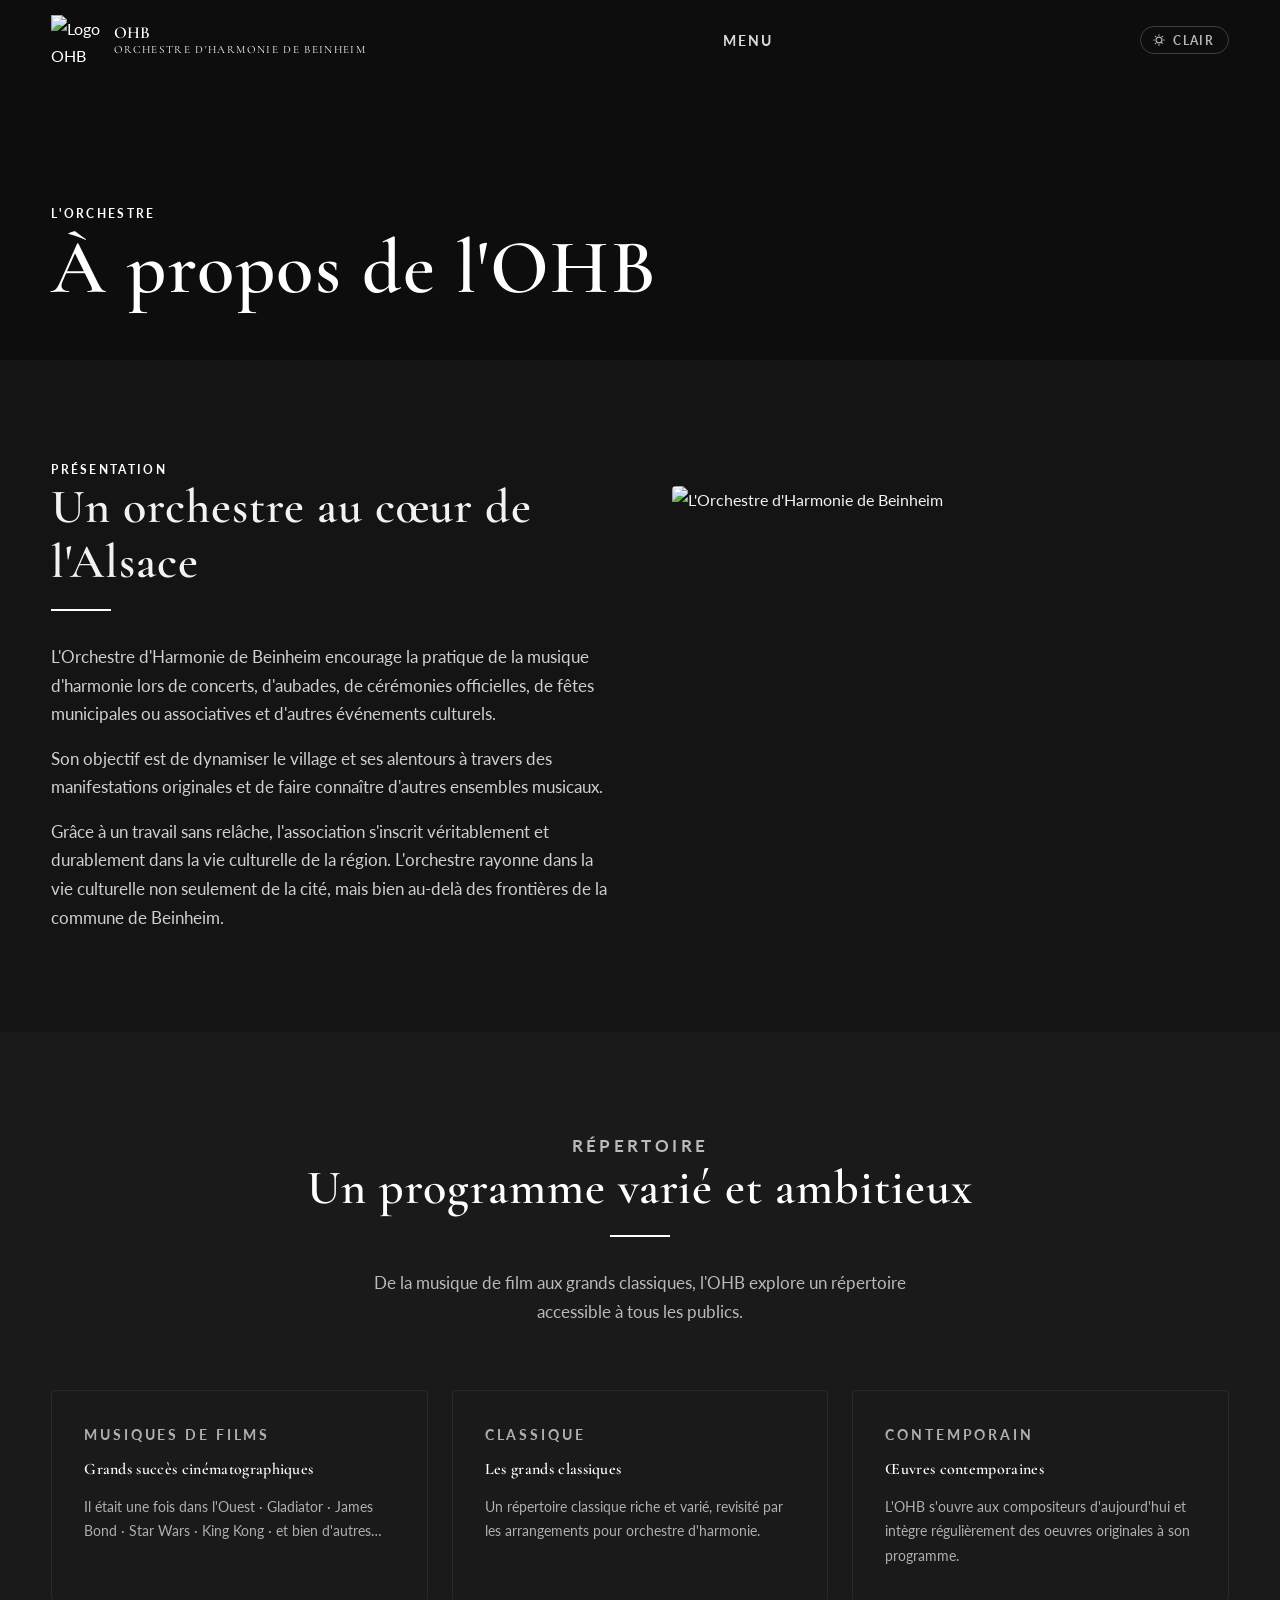
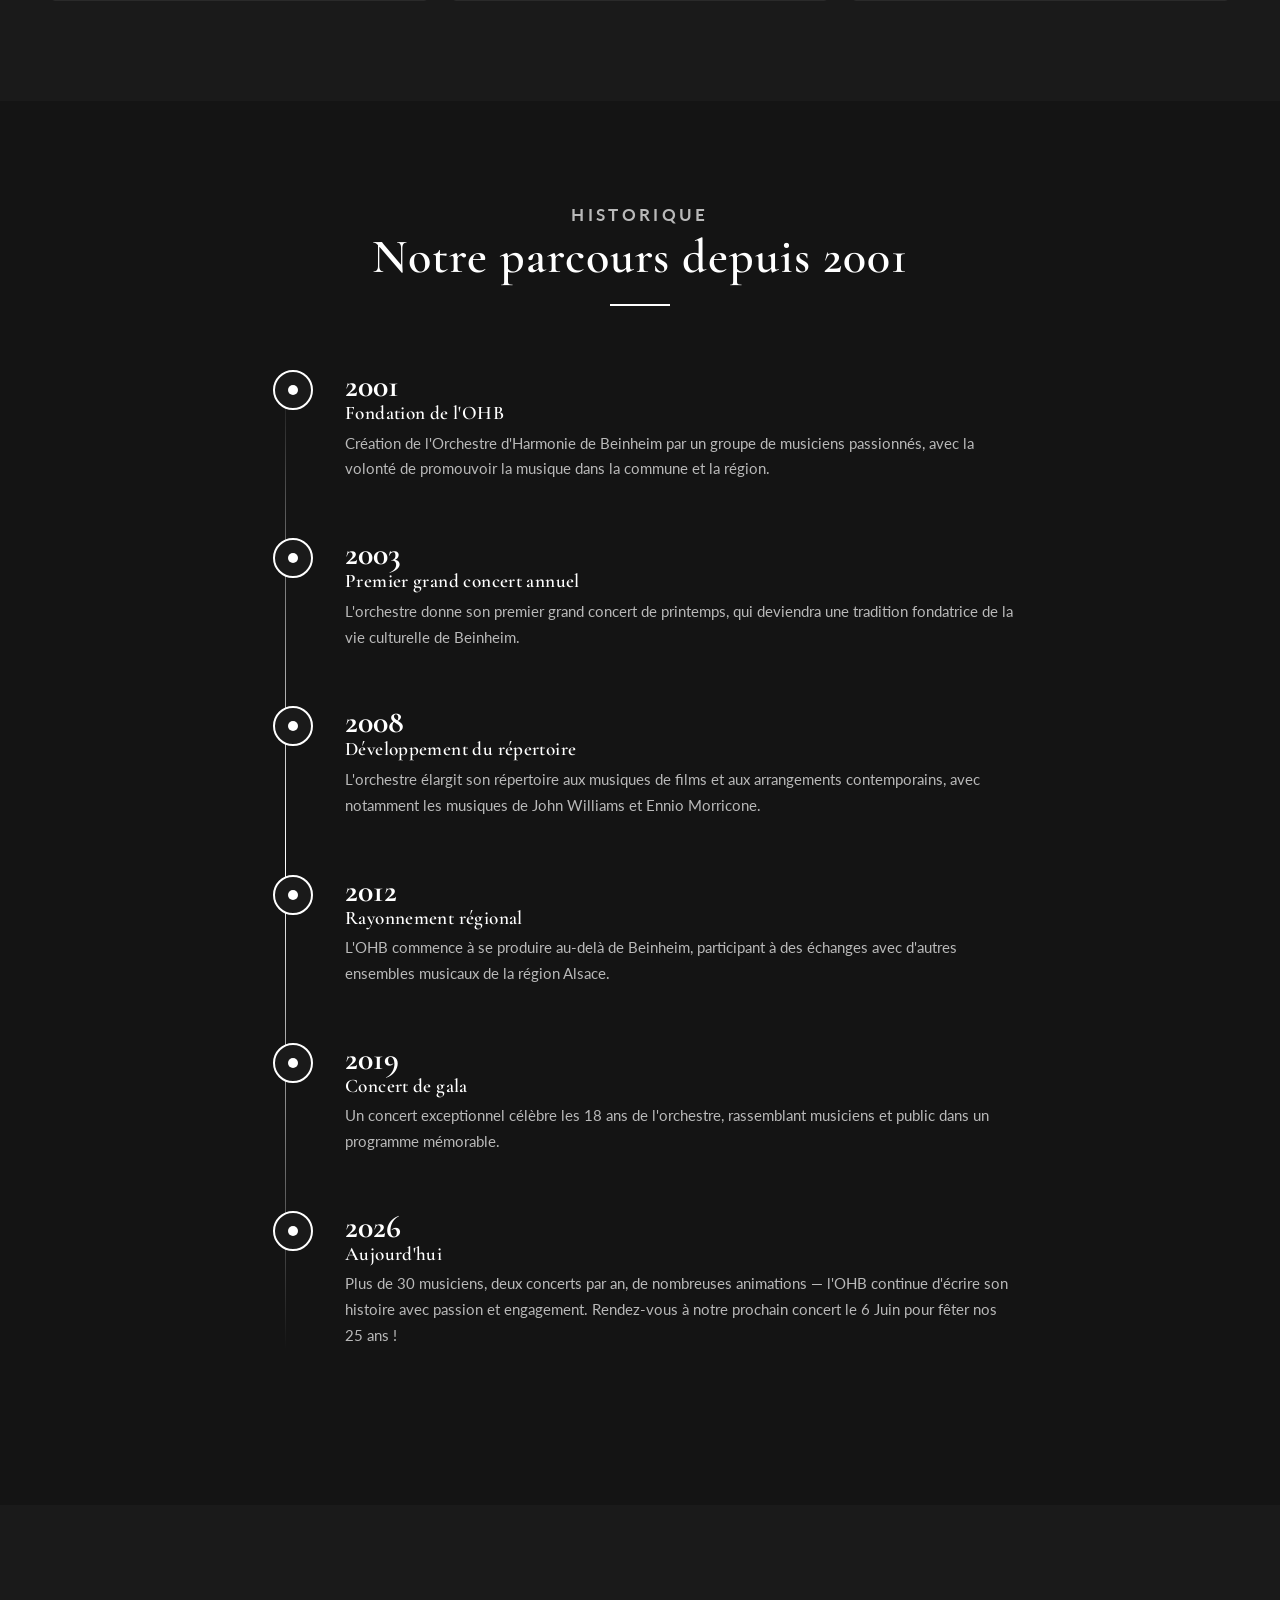
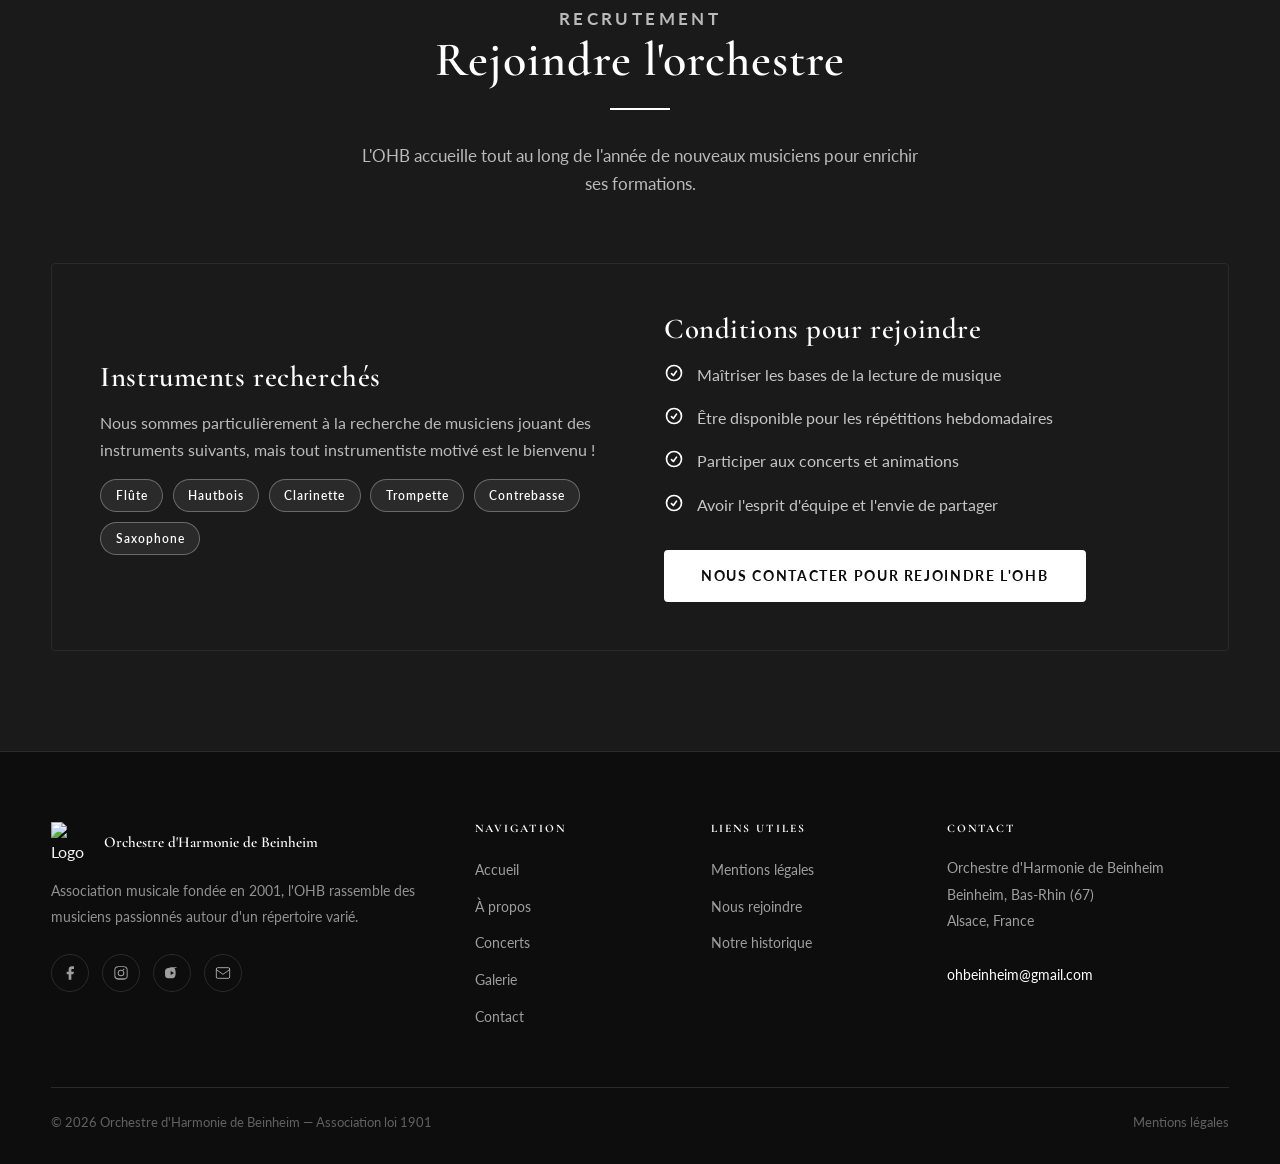
==== commit f6762bb8: "Add fav icon" ====
--- a/html/a-propos.html
+++ b/html/a-propos.html
@@ -9,6 +9,14 @@
   <link rel="preconnect" href="https://fonts.gstatic.com" crossorigin />
   <link href="https://fonts.googleapis.com/css2?family=Cormorant+Garamond:ital,wght@0,400;0,600;0,700;1,400;1,600&family=Lato:wght@300;400;700&display=swap" rel="stylesheet" />
   <link rel="stylesheet" href="../css/style.css" />
+
+  <!-- FAVICON de l'onglet -->
+  <link rel="icon" type="image/x-icon" href="../favicon.ico" />
+  <link rel="icon" type="image/png" sizes="32x32" href="../favicon-32x32.png" />
+  <link rel="icon" type="image/png" sizes="16x16" href="../favicon-16x16.png" />
+  <link rel="apple-touch-icon" sizes="180x180" href="../apple-touch-icon.png" />
+  <link rel="manifest" href="../site.webmanifest" />
+
 </head>
 <body>
 
--- a/css/style.css
+++ b/css/style.css
@@ -132,6 +132,8 @@
   display: flex;
   align-items: center;
   transition: background var(--transition), box-shadow var(--transition);
+  backdrop-filter: blur(10px);
+  -webkit-backdrop-filter: blur(10px);
 }
 .nav.scrolled {
   background: rgba(13,13,13,.97);
@@ -1059,11 +1061,11 @@
 }
 
 [data-theme="light"] .nav {
-  background: rgba(250,247,242,.92);
+  background: rgba(250,247,242,.97);
   backdrop-filter: blur(10px);
 }
 [data-theme="light"] .nav.scrolled {
-  background: rgba(250,247,242,.98);
+  background: rgba(250,247,242,.85);
   box-shadow: 0 2px 20px rgba(58,42,26,.1);
   border-bottom: 1px solid var(--dark-3);
 }
@@ -1330,4 +1332,22 @@
   .grid-2col-sm {
     grid-template-columns: 1fr;
   }
+}
+
+.oae-hero-block__img--portrait {
+  aspect-ratio: 2/3;
+  height: auto;
+  max-width: unset;
+}
+
+
+@media (max-width: 768px) {
+  .concerts-tabs {
+    flex-wrap: wrap;
+    gap: .3rem;
+  }
+  .tab-btn {
+    padding: .5rem .8rem;
+    font-size: .68rem;
+  }
 }
